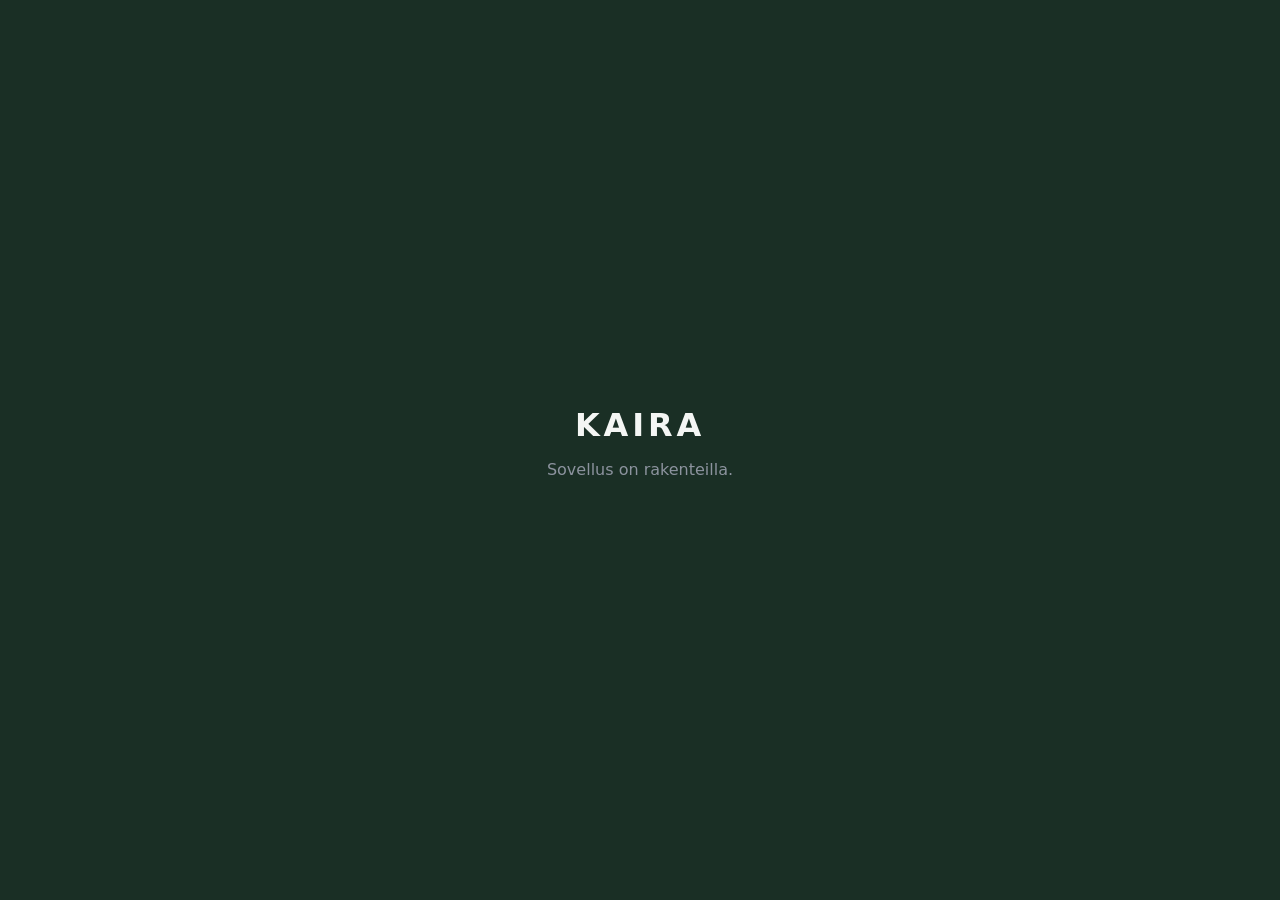
==== docs/index.html @ e3f20b2e "Aloitusversio Cloudflare Pagesia varten Co-Authored-By: Claude Opus 5.5 <noreply@anthropic.com> Clau" ====
<!doctype html>
<html lang="fi">
<head>
  <meta charset="utf-8">
  <meta name="viewport" content="width=device-width, initial-scale=1">
  <meta http-equiv="Content-Security-Policy" content="default-src 'none'; style-src 'unsafe-inline'; base-uri 'none'; form-action 'none'">
  <title>Kaira</title>
  <style>html,body{margin:0;height:100%;background:#1A2F25;color:#F4F6F4;font-family:system-ui,sans-serif}main{display:grid;place-items:center;height:100%;text-align:center}h1{letter-spacing:.12em;margin:0}p{color:#8C939E}</style>
</head>
<body><main><div><h1>KAIRA</h1><p>Sovellus on rakenteilla.</p></div></main></body>
</html>
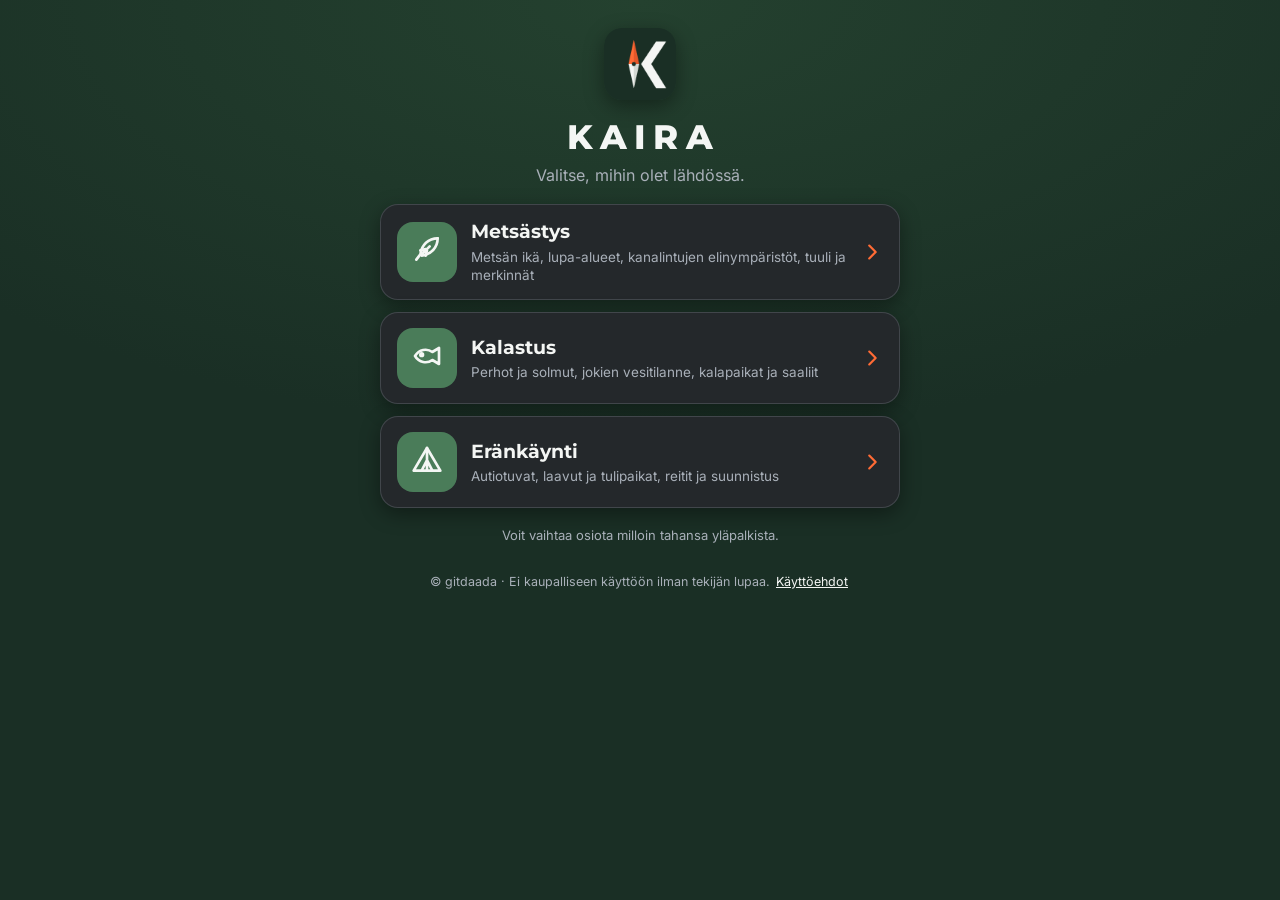
==== commit a6ab6195: "Kaira 0.1: Metsäkartta ja Joki-opas yhdeksi sovellukseksi Osiot metsästys, kalastus ja eränkäynti yh" ====
--- a/docs/index.html
+++ b/docs/index.html
@@ -2,10 +2,124 @@
 <html lang="fi">
 <head>
   <meta charset="utf-8">
-  <meta name="viewport" content="width=device-width, initial-scale=1">
-  <meta http-equiv="Content-Security-Policy" content="default-src 'none'; style-src 'unsafe-inline'; base-uri 'none'; form-action 'none'">
+  <meta name="viewport" content="width=device-width, initial-scale=1, viewport-fit=cover">
+  <meta http-equiv="Content-Security-Policy" content="default-src 'self'; script-src 'self'; style-src 'self'; img-src 'self' data: blob: https://avoin-karttakuva.maanmittauslaitos.fi https://tile.openstreetmap.org; connect-src 'self' https://avoin-karttakuva.maanmittauslaitos.fi https://opendata.fmi.fi https://api.open-meteo.com https://api.met.no; font-src 'self'; worker-src 'self'; manifest-src 'self'; media-src 'none'; object-src 'none'; frame-src 'none'; base-uri 'none'; form-action 'none'">
+  <meta name="referrer" content="strict-origin-when-cross-origin">
   <title>Kaira</title>
-  <style>html,body{margin:0;height:100%;background:#1A2F25;color:#F4F6F4;font-family:system-ui,sans-serif}main{display:grid;place-items:center;height:100%;text-align:center}h1{letter-spacing:.12em;margin:0}p{color:#8C939E}</style>
+  <meta name="description" content="Offline-kartta metsästykseen, kalastukseen ja eränkäyntiin">
+  <meta name="theme-color" content="#1A2F25">
+  <meta name="mobile-web-app-capable" content="yes">
+  <meta name="apple-mobile-web-app-capable" content="yes">
+  <meta name="apple-mobile-web-app-status-bar-style" content="black-translucent">
+  <meta name="apple-mobile-web-app-title" content="Kaira">
+  <link rel="manifest" href="manifest.webmanifest">
+  <link rel="icon" href="icons/favicon-32.png">
+  <link rel="apple-touch-icon" href="icons/apple-touch-icon.png">
+  <link rel="preload" href="fonts/inter.woff2" as="font" type="font/woff2" crossorigin>
+  <link rel="stylesheet" href="vendor/leaflet/leaflet.css">
+  <link rel="stylesheet" href="css/kaira.css">
 </head>
-<body><main><div><h1>KAIRA</h1><p>Sovellus on rakenteilla.</p></div></main></body>
+<body>
+  <div id="map" aria-label="Kartta"><div id="mapView"></div></div>
+
+  <header class="topbar">
+    <button id="sectionBtn" class="section-btn" type="button" aria-haspopup="dialog" aria-label="Vaihda osiota">
+      <span id="sectionIcon" class="section-icon" aria-hidden="true"></span>
+      <span class="section-txt"><span class="section-label">Osio</span><span id="sectionName" class="section-name">Kaira</span></span>
+      <svg class="chev" viewBox="0 0 24 24" aria-hidden="true"><path d="M7 10l5 5 5-5" fill="none" stroke="currentColor" stroke-width="2.4" stroke-linecap="round" stroke-linejoin="round"/></svg>
+    </button>
+    <div class="topbar-chips">
+      <span id="netChip" class="chip chip-warn" hidden>Offline</span>
+      <span id="gpsChip" class="chip" hidden></span>
+    </div>
+    <button id="sosBtn" class="sos-btn" type="button" aria-label="Hätäkoordinaatit">
+      <span>SOS</span>
+    </button>
+  </header>
+
+  <button id="wxCard" class="wx-card" type="button" aria-label="Sää ja ennuste" aria-haspopup="dialog"></button>
+  <section id="targetCard" class="target-card" hidden aria-live="polite"></section>
+
+  <nav class="fabs" aria-label="Karttatyökalut">
+    <button id="compassBtn" class="fab fab-compass" type="button" aria-label="Käännä kartta katsomasuuntaan">
+      <svg viewBox="0 0 24 24" aria-hidden="true"><path d="M12 2.5l4 9.5h-8z" fill="#FF6B35"/><path d="M12 21.5l-4-9.5h8z" fill="currentColor" opacity="0.85"/></svg>
+    </button>
+    <button id="locateBtn" class="fab fab-locate" type="button" aria-label="Oma sijainti" aria-pressed="false">
+      <svg viewBox="0 0 24 24" aria-hidden="true"><circle cx="12" cy="12" r="4" fill="currentColor"/><circle cx="12" cy="12" r="8" fill="none" stroke="currentColor" stroke-width="2"/><path d="M12 1v3M12 20v3M1 12h3M20 12h3" stroke="currentColor" stroke-width="2" stroke-linecap="round"/></svg>
+    </button>
+    <div class="fab-pair">
+      <button id="zoomInBtn" class="fab fab-sq" type="button" aria-label="Lähennä"><svg viewBox="0 0 24 24" aria-hidden="true"><path d="M12 5v14M5 12h14" stroke="currentColor" stroke-width="2.4" stroke-linecap="round"/></svg></button>
+      <button id="zoomOutBtn" class="fab fab-sq" type="button" aria-label="Loitonna"><svg viewBox="0 0 24 24" aria-hidden="true"><path d="M5 12h14" stroke="currentColor" stroke-width="2.4" stroke-linecap="round"/></svg></button>
+    </div>
+  </nav>
+
+  <section id="rainBar" class="rain-bar" hidden aria-label="Sadetutka">
+    <div class="rain-top">
+      <button id="rainPlay" class="rain-btn" type="button" aria-label="Toista sadetutka"></button>
+      <input id="rainSlider" type="range" min="0" max="0" step="1" value="0" aria-label="Ennusteaika">
+      <button id="rainNow" class="rain-now" type="button">Nyt</button>
+      <button id="rainHide" class="rain-btn" type="button" aria-label="Sulje sadetutka">
+        <svg viewBox="0 0 24 24" aria-hidden="true"><path d="M6 6l12 12M18 6L6 18" stroke="currentColor" stroke-width="2.4" stroke-linecap="round"/></svg>
+      </button>
+    </div>
+    <div class="rain-info"><b id="rainTime">Sade</b> <span id="rainHere"></span></div>
+  </section>
+
+  <section id="measureBar" class="tool-bar" hidden aria-live="polite">
+    <div id="measureText" class="tool-text">Napauta karttaa lisätäksesi pisteitä.</div>
+    <div class="btn-row">
+      <button id="measureUndo" type="button" class="btn">Peru</button>
+      <button id="measureClear" type="button" class="btn">Tyhjennä</button>
+      <button id="measureDone" type="button" class="btn btn-primary">Valmis</button>
+    </div>
+  </section>
+
+  <section id="infoCard" class="info-card" hidden aria-live="polite"></section>
+
+  <nav id="bottomNav" class="bottom-nav" aria-label="Päävalikko">
+    <button id="navLayers" class="nav-btn" type="button" aria-haspopup="dialog"><span class="nav-ico" aria-hidden="true"></span><span class="nav-lbl">Tasot</span></button>
+    <button id="navTools" class="nav-btn" type="button" aria-haspopup="dialog"><span class="nav-ico" aria-hidden="true"></span><span class="nav-lbl">Työkalut</span></button>
+    <button id="navMain" class="nav-btn nav-main" type="button" aria-haspopup="dialog"><span class="nav-ico" aria-hidden="true"></span><span class="nav-lbl">Merkitse</span></button>
+    <button id="navInfo" class="nav-btn" type="button" aria-haspopup="dialog"><span class="nav-ico" aria-hidden="true"></span><span class="nav-lbl">Tieto</span></button>
+    <button id="navMenu" class="nav-btn" type="button" aria-haspopup="dialog"><span class="nav-ico" aria-hidden="true"></span><span class="nav-lbl">Valikko</span></button>
+  </nav>
+
+  <div id="backdrop" class="backdrop" hidden></div>
+  <section id="sheet" class="sheet" role="dialog" aria-modal="true" aria-labelledby="sheetTitle" hidden>
+    <div class="sheet-grip" aria-hidden="true"></div>
+    <div class="sheet-head">
+      <h2 id="sheetTitle"></h2>
+      <button id="sheetClose" class="icon-btn" type="button" aria-label="Sulje">
+        <svg viewBox="0 0 24 24" aria-hidden="true"><path d="M6 6l12 12M18 6L6 18" stroke="currentColor" stroke-width="2.4" stroke-linecap="round"/></svg>
+      </button>
+    </div>
+    <div id="sheetBody" class="sheet-body"></div>
+  </section>
+
+  <section id="start" class="start" hidden aria-labelledby="startTitle">
+    <div class="start-inner">
+      <img class="start-logo" src="icons/icon-192.png" alt="" width="72" height="72">
+      <h1 id="startTitle" class="start-title">KAIRA</h1>
+      <p class="start-sub">Valitse, mihin olet lähdössä.</p>
+      <div id="startCards" class="start-cards"></div>
+      <p class="start-foot">Voit vaihtaa osiota milloin tahansa yläpalkista.</p>
+    </div>
+  </section>
+
+  <div id="toast" class="toast" role="status" hidden></div>
+
+  <script src="vendor/leaflet/leaflet.js"></script>
+  <script src="js/rotate.js"></script>
+  <script src="js/core.js"></script>
+  <script src="js/jcore.js"></script>
+  <script src="js/solmut.js"></script>
+  <script src="js/kaira.js"></script>
+  <script src="js/weather.js"></script>
+  <script src="js/tools.js"></script>
+  <script src="js/hunt.js"></script>
+  <script src="js/fish.js"></script>
+  <script src="js/wild.js"></script>
+  <script src="js/help.js"></script>
+  <script src="js/main.js"></script>
+</body>
 </html>
--- a/docs/vendor/leaflet/leaflet.css
+++ b/docs/vendor/leaflet/leaflet.css
@@ -0,0 +1,661 @@
+/* required styles */
+
+.leaflet-pane,
+.leaflet-tile,
+.leaflet-marker-icon,
+.leaflet-marker-shadow,
+.leaflet-tile-container,
+.leaflet-pane > svg,
+.leaflet-pane > canvas,
+.leaflet-zoom-box,
+.leaflet-image-layer,
+.leaflet-layer {
+	position: absolute;
+	left: 0;
+	top: 0;
+	}
+.leaflet-container {
+	overflow: hidden;
+	}
+.leaflet-tile,
+.leaflet-marker-icon,
+.leaflet-marker-shadow {
+	-webkit-user-select: none;
+	   -moz-user-select: none;
+	        user-select: none;
+	  -webkit-user-drag: none;
+	}
+/* Prevents IE11 from highlighting tiles in blue */
+.leaflet-tile::selection {
+	background: transparent;
+}
+/* Safari renders non-retina tile on retina better with this, but Chrome is worse */
+.leaflet-safari .leaflet-tile {
+	image-rendering: -webkit-optimize-contrast;
+	}
+/* hack that prevents hw layers "stretching" when loading new tiles */
+.leaflet-safari .leaflet-tile-container {
+	width: 1600px;
+	height: 1600px;
+	-webkit-transform-origin: 0 0;
+	}
+.leaflet-marker-icon,
+.leaflet-marker-shadow {
+	display: block;
+	}
+/* .leaflet-container svg: reset svg max-width decleration shipped in Joomla! (joomla.org) 3.x */
+/* .leaflet-container img: map is broken in FF if you have max-width: 100% on tiles */
+.leaflet-container .leaflet-overlay-pane svg {
+	max-width: none !important;
+	max-height: none !important;
+	}
+.leaflet-container .leaflet-marker-pane img,
+.leaflet-container .leaflet-shadow-pane img,
+.leaflet-container .leaflet-tile-pane img,
+.leaflet-container img.leaflet-image-layer,
+.leaflet-container .leaflet-tile {
+	max-width: none !important;
+	max-height: none !important;
+	width: auto;
+	padding: 0;
+	}
+
+.leaflet-container img.leaflet-tile {
+	/* See: https://bugs.chromium.org/p/chromium/issues/detail?id=600120 */
+	mix-blend-mode: plus-lighter;
+}
+
+.leaflet-container.leaflet-touch-zoom {
+	-ms-touch-action: pan-x pan-y;
+	touch-action: pan-x pan-y;
+	}
+.leaflet-container.leaflet-touch-drag {
+	-ms-touch-action: pinch-zoom;
+	/* Fallback for FF which doesn't support pinch-zoom */
+	touch-action: none;
+	touch-action: pinch-zoom;
+}
+.leaflet-container.leaflet-touch-drag.leaflet-touch-zoom {
+	-ms-touch-action: none;
+	touch-action: none;
+}
+.leaflet-container {
+	-webkit-tap-highlight-color: transparent;
+}
+.leaflet-container a {
+	-webkit-tap-highlight-color: rgba(51, 181, 229, 0.4);
+}
+.leaflet-tile {
+	filter: inherit;
+	visibility: hidden;
+	}
+.leaflet-tile-loaded {
+	visibility: inherit;
+	}
+.leaflet-zoom-box {
+	width: 0;
+	height: 0;
+	-moz-box-sizing: border-box;
+	     box-sizing: border-box;
+	z-index: 800;
+	}
+/* workaround for https://bugzilla.mozilla.org/show_bug.cgi?id=888319 */
+.leaflet-overlay-pane svg {
+	-moz-user-select: none;
+	}
+
+.leaflet-pane         { z-index: 400; }
+
+.leaflet-tile-pane    { z-index: 200; }
+.leaflet-overlay-pane { z-index: 400; }
+.leaflet-shadow-pane  { z-index: 500; }
+.leaflet-marker-pane  { z-index: 600; }
+.leaflet-tooltip-pane   { z-index: 650; }
+.leaflet-popup-pane   { z-index: 700; }
+
+.leaflet-map-pane canvas { z-index: 100; }
+.leaflet-map-pane svg    { z-index: 200; }
+
+.leaflet-vml-shape {
+	width: 1px;
+	height: 1px;
+	}
+.lvml {
+	behavior: url(#default#VML);
+	display: inline-block;
+	position: absolute;
+	}
+
+
+/* control positioning */
+
+.leaflet-control {
+	position: relative;
+	z-index: 800;
+	pointer-events: visiblePainted; /* IE 9-10 doesn't have auto */
+	pointer-events: auto;
+	}
+.leaflet-top,
+.leaflet-bottom {
+	position: absolute;
+	z-index: 1000;
+	pointer-events: none;
+	}
+.leaflet-top {
+	top: 0;
+	}
+.leaflet-right {
+	right: 0;
+	}
+.leaflet-bottom {
+	bottom: 0;
+	}
+.leaflet-left {
+	left: 0;
+	}
+.leaflet-control {
+	float: left;
+	clear: both;
+	}
+.leaflet-right .leaflet-control {
+	float: right;
+	}
+.leaflet-top .leaflet-control {
+	margin-top: 10px;
+	}
+.leaflet-bottom .leaflet-control {
+	margin-bottom: 10px;
+	}
+.leaflet-left .leaflet-control {
+	margin-left: 10px;
+	}
+.leaflet-right .leaflet-control {
+	margin-right: 10px;
+	}
+
+
+/* zoom and fade animations */
+
+.leaflet-fade-anim .leaflet-popup {
+	opacity: 0;
+	-webkit-transition: opacity 0.2s linear;
+	   -moz-transition: opacity 0.2s linear;
+	        transition: opacity 0.2s linear;
+	}
+.leaflet-fade-anim .leaflet-map-pane .leaflet-popup {
+	opacity: 1;
+	}
+.leaflet-zoom-animated {
+	-webkit-transform-origin: 0 0;
+	    -ms-transform-origin: 0 0;
+	        transform-origin: 0 0;
+	}
+svg.leaflet-zoom-animated {
+	will-change: transform;
+}
+
+.leaflet-zoom-anim .leaflet-zoom-animated {
+	-webkit-transition: -webkit-transform 0.25s cubic-bezier(0,0,0.25,1);
+	   -moz-transition:    -moz-transform 0.25s cubic-bezier(0,0,0.25,1);
+	        transition:         transform 0.25s cubic-bezier(0,0,0.25,1);
+	}
+.leaflet-zoom-anim .leaflet-tile,
+.leaflet-pan-anim .leaflet-tile {
+	-webkit-transition: none;
+	   -moz-transition: none;
+	        transition: none;
+	}
+
+.leaflet-zoom-anim .leaflet-zoom-hide {
+	visibility: hidden;
+	}
+
+
+/* cursors */
+
+.leaflet-interactive {
+	cursor: pointer;
+	}
+.leaflet-grab {
+	cursor: -webkit-grab;
+	cursor:    -moz-grab;
+	cursor:         grab;
+	}
+.leaflet-crosshair,
+.leaflet-crosshair .leaflet-interactive {
+	cursor: crosshair;
+	}
+.leaflet-popup-pane,
+.leaflet-control {
+	cursor: auto;
+	}
+.leaflet-dragging .leaflet-grab,
+.leaflet-dragging .leaflet-grab .leaflet-interactive,
+.leaflet-dragging .leaflet-marker-draggable {
+	cursor: move;
+	cursor: -webkit-grabbing;
+	cursor:    -moz-grabbing;
+	cursor:         grabbing;
+	}
+
+/* marker & overlays interactivity */
+.leaflet-marker-icon,
+.leaflet-marker-shadow,
+.leaflet-image-layer,
+.leaflet-pane > svg path,
+.leaflet-tile-container {
+	pointer-events: none;
+	}
+
+.leaflet-marker-icon.leaflet-interactive,
+.leaflet-image-layer.leaflet-interactive,
+.leaflet-pane > svg path.leaflet-interactive,
+svg.leaflet-image-layer.leaflet-interactive path {
+	pointer-events: visiblePainted; /* IE 9-10 doesn't have auto */
+	pointer-events: auto;
+	}
+
+/* visual tweaks */
+
+.leaflet-container {
+	background: #ddd;
+	outline-offset: 1px;
+	}
+.leaflet-container a {
+	color: #0078A8;
+	}
+.leaflet-zoom-box {
+	border: 2px dotted #38f;
+	background: rgba(255,255,255,0.5);
+	}
+
+
+/* general typography */
+.leaflet-container {
+	font-family: "Helvetica Neue", Arial, Helvetica, sans-serif;
+	font-size: 12px;
+	font-size: 0.75rem;
+	line-height: 1.5;
+	}
+
+
+/* general toolbar styles */
+
+.leaflet-bar {
+	box-shadow: 0 1px 5px rgba(0,0,0,0.65);
+	border-radius: 4px;
+	}
+.leaflet-bar a {
+	background-color: #fff;
+	border-bottom: 1px solid #ccc;
+	width: 26px;
+	height: 26px;
+	line-height: 26px;
+	display: block;
+	text-align: center;
+	text-decoration: none;
+	color: black;
+	}
+.leaflet-bar a,
+.leaflet-control-layers-toggle {
+	background-position: 50% 50%;
+	background-repeat: no-repeat;
+	display: block;
+	}
+.leaflet-bar a:hover,
+.leaflet-bar a:focus {
+	background-color: #f4f4f4;
+	}
+.leaflet-bar a:first-child {
+	border-top-left-radius: 4px;
+	border-top-right-radius: 4px;
+	}
+.leaflet-bar a:last-child {
+	border-bottom-left-radius: 4px;
+	border-bottom-right-radius: 4px;
+	border-bottom: none;
+	}
+.leaflet-bar a.leaflet-disabled {
+	cursor: default;
+	background-color: #f4f4f4;
+	color: #bbb;
+	}
+
+.leaflet-touch .leaflet-bar a {
+	width: 30px;
+	height: 30px;
+	line-height: 30px;
+	}
+.leaflet-touch .leaflet-bar a:first-child {
+	border-top-left-radius: 2px;
+	border-top-right-radius: 2px;
+	}
+.leaflet-touch .leaflet-bar a:last-child {
+	border-bottom-left-radius: 2px;
+	border-bottom-right-radius: 2px;
+	}
+
+/* zoom control */
+
+.leaflet-control-zoom-in,
+.leaflet-control-zoom-out {
+	font: bold 18px 'Lucida Console', Monaco, monospace;
+	text-indent: 1px;
+	}
+
+.leaflet-touch .leaflet-control-zoom-in, .leaflet-touch .leaflet-control-zoom-out  {
+	font-size: 22px;
+	}
+
+
+/* layers control */
+
+.leaflet-control-layers {
+	box-shadow: 0 1px 5px rgba(0,0,0,0.4);
+	background: #fff;
+	border-radius: 5px;
+	}
+.leaflet-control-layers-toggle {
+	background-image: url(images/layers.png);
+	width: 36px;
+	height: 36px;
+	}
+.leaflet-retina .leaflet-control-layers-toggle {
+	background-image: url(images/layers-2x.png);
+	background-size: 26px 26px;
+	}
+.leaflet-touch .leaflet-control-layers-toggle {
+	width: 44px;
+	height: 44px;
+	}
+.leaflet-control-layers .leaflet-control-layers-list,
+.leaflet-control-layers-expanded .leaflet-control-layers-toggle {
+	display: none;
+	}
+.leaflet-control-layers-expanded .leaflet-control-layers-list {
+	display: block;
+	position: relative;
+	}
+.leaflet-control-layers-expanded {
+	padding: 6px 10px 6px 6px;
+	color: #333;
+	background: #fff;
+	}
+.leaflet-control-layers-scrollbar {
+	overflow-y: scroll;
+	overflow-x: hidden;
+	padding-right: 5px;
+	}
+.leaflet-control-layers-selector {
+	margin-top: 2px;
+	position: relative;
+	top: 1px;
+	}
+.leaflet-control-layers label {
+	display: block;
+	font-size: 13px;
+	font-size: 1.08333em;
+	}
+.leaflet-control-layers-separator {
+	height: 0;
+	border-top: 1px solid #ddd;
+	margin: 5px -10px 5px -6px;
+	}
+
+/* Default icon URLs */
+.leaflet-default-icon-path { /* used only in path-guessing heuristic, see L.Icon.Default */
+	background-image: url(images/marker-icon.png);
+	}
+
+
+/* attribution and scale controls */
+
+.leaflet-container .leaflet-control-attribution {
+	background: #fff;
+	background: rgba(255, 255, 255, 0.8);
+	margin: 0;
+	}
+.leaflet-control-attribution,
+.leaflet-control-scale-line {
+	padding: 0 5px;
+	color: #333;
+	line-height: 1.4;
+	}
+.leaflet-control-attribution a {
+	text-decoration: none;
+	}
+.leaflet-control-attribution a:hover,
+.leaflet-control-attribution a:focus {
+	text-decoration: underline;
+	}
+.leaflet-attribution-flag {
+	display: inline !important;
+	vertical-align: baseline !important;
+	width: 1em;
+	height: 0.6669em;
+	}
+.leaflet-left .leaflet-control-scale {
+	margin-left: 5px;
+	}
+.leaflet-bottom .leaflet-control-scale {
+	margin-bottom: 5px;
+	}
+.leaflet-control-scale-line {
+	border: 2px solid #777;
+	border-top: none;
+	line-height: 1.1;
+	padding: 2px 5px 1px;
+	white-space: nowrap;
+	-moz-box-sizing: border-box;
+	     box-sizing: border-box;
+	background: rgba(255, 255, 255, 0.8);
+	text-shadow: 1px 1px #fff;
+	}
+.leaflet-control-scale-line:not(:first-child) {
+	border-top: 2px solid #777;
+	border-bottom: none;
+	margin-top: -2px;
+	}
+.leaflet-control-scale-line:not(:first-child):not(:last-child) {
+	border-bottom: 2px solid #777;
+	}
+
+.leaflet-touch .leaflet-control-attribution,
+.leaflet-touch .leaflet-control-layers,
+.leaflet-touch .leaflet-bar {
+	box-shadow: none;
+	}
+.leaflet-touch .leaflet-control-layers,
+.leaflet-touch .leaflet-bar {
+	border: 2px solid rgba(0,0,0,0.2);
+	background-clip: padding-box;
+	}
+
+
+/* popup */
+
+.leaflet-popup {
+	position: absolute;
+	text-align: center;
+	margin-bottom: 20px;
+	}
+.leaflet-popup-content-wrapper {
+	padding: 1px;
+	text-align: left;
+	border-radius: 12px;
+	}
+.leaflet-popup-content {
+	margin: 13px 24px 13px 20px;
+	line-height: 1.3;
+	font-size: 13px;
+	font-size: 1.08333em;
+	min-height: 1px;
+	}
+.leaflet-popup-content p {
+	margin: 17px 0;
+	margin: 1.3em 0;
+	}
+.leaflet-popup-tip-container {
+	width: 40px;
+	height: 20px;
+	position: absolute;
+	left: 50%;
+	margin-top: -1px;
+	margin-left: -20px;
+	overflow: hidden;
+	pointer-events: none;
+	}
+.leaflet-popup-tip {
+	width: 17px;
+	height: 17px;
+	padding: 1px;
+
+	margin: -10px auto 0;
+	pointer-events: auto;
+
+	-webkit-transform: rotate(45deg);
+	   -moz-transform: rotate(45deg);
+	    -ms-transform: rotate(45deg);
+	        transform: rotate(45deg);
+	}
+.leaflet-popup-content-wrapper,
+.leaflet-popup-tip {
+	background: white;
+	color: #333;
+	box-shadow: 0 3px 14px rgba(0,0,0,0.4);
+	}
+.leaflet-container a.leaflet-popup-close-button {
+	position: absolute;
+	top: 0;
+	right: 0;
+	border: none;
+	text-align: center;
+	width: 24px;
+	height: 24px;
+	font: 16px/24px Tahoma, Verdana, sans-serif;
+	color: #757575;
+	text-decoration: none;
+	background: transparent;
+	}
+.leaflet-container a.leaflet-popup-close-button:hover,
+.leaflet-container a.leaflet-popup-close-button:focus {
+	color: #585858;
+	}
+.leaflet-popup-scrolled {
+	overflow: auto;
+	}
+
+.leaflet-oldie .leaflet-popup-content-wrapper {
+	-ms-zoom: 1;
+	}
+.leaflet-oldie .leaflet-popup-tip {
+	width: 24px;
+	margin: 0 auto;
+
+	-ms-filter: "progid:DXImageTransform.Microsoft.Matrix(M11=0.70710678, M12=0.70710678, M21=-0.70710678, M22=0.70710678)";
+	filter: progid:DXImageTransform.Microsoft.Matrix(M11=0.70710678, M12=0.70710678, M21=-0.70710678, M22=0.70710678);
+	}
+
+.leaflet-oldie .leaflet-control-zoom,
+.leaflet-oldie .leaflet-control-layers,
+.leaflet-oldie .leaflet-popup-content-wrapper,
+.leaflet-oldie .leaflet-popup-tip {
+	border: 1px solid #999;
+	}
+
+
+/* div icon */
+
+.leaflet-div-icon {
+	background: #fff;
+	border: 1px solid #666;
+	}
+
+
+/* Tooltip */
+/* Base styles for the element that has a tooltip */
+.leaflet-tooltip {
+	position: absolute;
+	padding: 6px;
+	background-color: #fff;
+	border: 1px solid #fff;
+	border-radius: 3px;
+	color: #222;
+	white-space: nowrap;
+	-webkit-user-select: none;
+	-moz-user-select: none;
+	-ms-user-select: none;
+	user-select: none;
+	pointer-events: none;
+	box-shadow: 0 1px 3px rgba(0,0,0,0.4);
+	}
+.leaflet-tooltip.leaflet-interactive {
+	cursor: pointer;
+	pointer-events: auto;
+	}
+.leaflet-tooltip-top:before,
+.leaflet-tooltip-bottom:before,
+.leaflet-tooltip-left:before,
+.leaflet-tooltip-right:before {
+	position: absolute;
+	pointer-events: none;
+	border: 6px solid transparent;
+	background: transparent;
+	content: "";
+	}
+
+/* Directions */
+
+.leaflet-tooltip-bottom {
+	margin-top: 6px;
+}
+.leaflet-tooltip-top {
+	margin-top: -6px;
+}
+.leaflet-tooltip-bottom:before,
+.leaflet-tooltip-top:before {
+	left: 50%;
+	margin-left: -6px;
+	}
+.leaflet-tooltip-top:before {
+	bottom: 0;
+	margin-bottom: -12px;
+	border-top-color: #fff;
+	}
+.leaflet-tooltip-bottom:before {
+	top: 0;
+	margin-top: -12px;
+	margin-left: -6px;
+	border-bottom-color: #fff;
+	}
+.leaflet-tooltip-left {
+	margin-left: -6px;
+}
+.leaflet-tooltip-right {
+	margin-left: 6px;
+}
+.leaflet-tooltip-left:before,
+.leaflet-tooltip-right:before {
+	top: 50%;
+	margin-top: -6px;
+	}
+.leaflet-tooltip-left:before {
+	right: 0;
+	margin-right: -12px;
+	border-left-color: #fff;
+	}
+.leaflet-tooltip-right:before {
+	left: 0;
+	margin-left: -12px;
+	border-right-color: #fff;
+	}
+
+/* Printing */
+
+@media print {
+	/* Prevent printers from removing background-images of controls. */
+	.leaflet-control {
+		-webkit-print-color-adjust: exact;
+		print-color-adjust: exact;
+		}
+	}
--- a/docs/css/kaira.css
+++ b/docs/css/kaira.css
@@ -0,0 +1,491 @@
+/* Kaira – Nordic Tactical. Tumma käyttöliittymä, korkea kontrasti, kosketuspinnat vähintään 48 px. */
+
+@font-face {
+  font-family: "Inter"; font-style: normal; font-weight: 100 900; font-display: swap;
+  src: url("../fonts/inter.woff2") format("woff2");
+}
+@font-face {
+  font-family: "Montserrat"; font-style: normal; font-weight: 100 900; font-display: swap;
+  src: url("../fonts/montserrat.woff2") format("woff2");
+}
+
+:root {
+  /* Design-tokenit */
+  --color-bg-primary: #1A2F25;       /* Pohjoinen Havu */
+  --color-surface: #24282B;          /* Kelo */
+  --color-accent-primary: #FF6B35;   /* Kaira-Oranssi */
+  --color-accent-secondary: #4A7C59; /* Suosammal */
+  --color-text-primary: #F4F6F4;     /* Tunturi */
+  --color-text-secondary: #8C939E;   /* Kallio */
+
+  /* Johdetut sävyt */
+  --surface-2: #2E3337;
+  --surface-3: #3A4045;
+  --line: rgba(140, 147, 158, 0.28);
+  --accent-ink: #1E0B02;
+  --ok: #7BC891;
+  --warn: #FFC94A;
+  --danger: #FF6B5B;
+  --muted-on-dark: #A9B0B9;           /* Kallio vaalennettuna pieniin teksteihin (kontrasti ≥ 4,5) */
+
+  --font-head: "Montserrat", "DIN Next", system-ui, sans-serif;
+  --font-ui: "Inter", system-ui, -apple-system, "SF Pro Text", Roboto, "Segoe UI", sans-serif;
+
+  --radius: 14px;
+  --touch: 48px;
+  --nav-h: 68px;
+  --safe-t: env(safe-area-inset-top, 0px);
+  --safe-b: env(safe-area-inset-bottom, 0px);
+  --safe-l: env(safe-area-inset-left, 0px);
+  --safe-r: env(safe-area-inset-right, 0px);
+  --shadow: 0 6px 20px rgba(0, 0, 0, 0.38);
+  color-scheme: dark;
+}
+
+* { box-sizing: border-box; }
+html, body { height: 100%; margin: 0; }
+body {
+  background: var(--color-bg-primary);
+  color: var(--color-text-primary);
+  font: 16px/1.4 var(--font-ui);
+  -webkit-tap-highlight-color: transparent;
+  -webkit-text-size-adjust: 100%;
+  overscroll-behavior: none;
+}
+button, input, select, textarea { font: inherit; color: inherit; }
+button { cursor: pointer; }
+[hidden] { display: none !important; }
+h1, h2, h3 { font-family: var(--font-head); }
+.num { font-variant-numeric: tabular-nums; }
+
+/* --- Kartta --- */
+#map { position: fixed; inset: 0; overflow: hidden; background: #c9d3c6; }
+#mapView { position: absolute; inset: 0; z-index: 0; background: #c9d3c6; }
+.mk-map-ui { position: absolute; inset: 0; z-index: 1; pointer-events: none; background: transparent !important; }
+.mk-rot .obs-pin, .mk-rot .kohde-pin, .mk-rot .dist-label span { transform: rotate(var(--mk-unrot, 0deg)); }
+.leaflet-container { font: inherit; }
+.leaflet-bottom { bottom: max(calc(var(--nav-h) + var(--safe-b)), var(--stack-lift, 0px)); }
+.leaflet-control-attribution {
+  font-size: 10px; background: rgba(36, 40, 43, 0.72) !important; color: #d9dde2;
+}
+.leaflet-control-attribution a { color: #fff; }
+.leaflet-control-scale { margin-left: calc(12px + var(--safe-l)) !important; margin-bottom: 8px !important; }
+.leaflet-control-scale-line { background: rgba(255, 255, 255, 0.85); border-color: #111; color: #111; font-size: 11px; font-weight: 600; }
+.map-dim .leaflet-tile-pane { filter: brightness(0.62) contrast(1.05); }
+.forest-tile { image-rendering: pixelated; image-rendering: crisp-edges; }
+.wind-canvas { position: absolute; left: 0; top: 0; pointer-events: none; }
+
+/* --- Yläpalkki --- */
+.topbar {
+  position: fixed; z-index: 900;
+  top: calc(10px + var(--safe-t)); left: calc(10px + var(--safe-l)); right: calc(10px + var(--safe-r));
+  display: flex; align-items: center; gap: 8px; pointer-events: none;
+}
+.topbar > * { pointer-events: auto; }
+.section-btn {
+  display: flex; align-items: center; gap: 10px; min-height: 52px; max-width: min(66vw, 380px);
+  padding: 6px 12px 6px 8px; background: var(--color-bg-primary); border: 1px solid var(--line);
+  border-radius: 999px; box-shadow: var(--shadow); text-align: left;
+}
+.section-icon { width: 38px; height: 38px; border-radius: 50%; display: grid; place-items: center; background: var(--color-accent-secondary); flex: none; }
+.section-icon svg { width: 22px; height: 22px; }
+.section-txt { display: grid; min-width: 0; }
+.section-label { font-size: 10.5px; letter-spacing: 0.1em; text-transform: uppercase; color: var(--muted-on-dark); font-weight: 600; }
+.section-name { font-family: var(--font-head); font-weight: 700; font-size: 17px; white-space: nowrap; overflow: hidden; text-overflow: ellipsis; }
+.chev { width: 20px; height: 20px; color: var(--muted-on-dark); flex: none; }
+.topbar-chips { display: flex; flex-direction: column; gap: 4px; margin-right: auto; align-items: flex-start; }
+.chip {
+  display: inline-block; padding: 3px 9px; border-radius: 999px; font-size: 12px; font-weight: 700;
+  background: var(--color-surface); border: 1px solid var(--line); box-shadow: var(--shadow); white-space: nowrap;
+}
+.chip-warn { background: var(--warn); color: #241a00; border-color: transparent; }
+.chip-gps { color: var(--color-accent-primary); }
+.sos-btn {
+  width: 52px; height: 52px; flex: none; border-radius: 50%; display: grid; place-items: center;
+  background: var(--color-surface); border: 2px solid var(--color-accent-primary); color: var(--color-accent-primary);
+  font-family: var(--font-head); font-weight: 800; font-size: 13px; letter-spacing: 0.04em; box-shadow: var(--shadow);
+}
+
+/* --- Sääkortti ja suunnistuskortti --- */
+.wx-card, .target-card {
+  position: fixed; z-index: 880; top: calc(72px + var(--safe-t));
+  background: rgba(36, 40, 43, 0.96); border: 1px solid var(--line); border-radius: var(--radius);
+  box-shadow: var(--shadow); color: var(--color-text-primary);
+}
+.wx-card { left: calc(10px + var(--safe-l)); min-width: 150px; max-width: 200px; padding: 8px 12px 9px; text-align: left; display: grid; gap: 3px; }
+.wx-main { display: flex; align-items: center; gap: 10px; }
+.wx-temp { font-family: var(--font-head); font-weight: 700; font-size: 24px; line-height: 1; font-variant-numeric: tabular-nums; }
+.wx-wind { display: inline-flex; align-items: center; gap: 4px; font-weight: 700; font-size: 14px; font-variant-numeric: tabular-nums; }
+.wx-wind svg { width: 20px; height: 20px; color: var(--color-accent-primary); transition: transform 0.3s; }
+.wx-line { font-size: 12.5px; color: var(--muted-on-dark); display: flex; align-items: center; gap: 6px; white-space: nowrap; }
+.wx-line.wx-rain { color: #a5f3fc; }
+.wx-line svg { width: 14px; height: 14px; flex: none; }
+.wx-empty { font-size: 13px; color: var(--muted-on-dark); }
+.target-card { right: calc(10px + var(--safe-r)); width: 168px; padding: 8px 10px 10px; display: grid; gap: 2px; justify-items: center; text-align: center; }
+.target-name { font-weight: 700; font-size: 13px; max-width: 100%; overflow: hidden; text-overflow: ellipsis; white-space: nowrap; }
+.target-dist { font-family: var(--font-head); font-weight: 700; font-size: 20px; font-variant-numeric: tabular-nums; }
+.target-dir { font-size: 12.5px; color: var(--muted-on-dark); }
+.target-arrow { width: 46px; height: 46px; }
+.target-card .btn { min-height: 40px; padding: 6px 12px; font-size: 13px; }
+
+/* --- Oikean reunan painikkeet --- */
+.fabs {
+  position: fixed; z-index: 800; right: calc(12px + var(--safe-r));
+  bottom: max(calc(var(--nav-h) + 18px + var(--safe-b)), var(--fab-lift, 0px));
+  display: flex; flex-direction: column; gap: 10px; align-items: center;
+}
+.fab {
+  width: 56px; height: 56px; display: grid; place-items: center;
+  background: var(--color-surface); color: var(--color-text-primary); border: 1px solid var(--line); border-radius: 50%; box-shadow: var(--shadow);
+}
+.fab svg { width: 26px; height: 26px; }
+.fab[aria-pressed="true"] { color: var(--color-accent-primary); }
+.fab.follow { background: var(--color-accent-primary); color: var(--accent-ink); border-color: transparent; }
+.fab-compass svg { width: 28px; height: 28px; transition: transform 0.15s; }
+.fab-pair { display: flex; flex-direction: column; border-radius: 16px; overflow: hidden; box-shadow: var(--shadow); border: 1px solid var(--line); }
+.fab-sq { border-radius: 0; box-shadow: none; border: 0; width: 54px; height: 50px; }
+.fab-sq + .fab-sq { border-top: 1px solid var(--line); }
+
+/* --- Alapalkki --- */
+.bottom-nav {
+  position: fixed; z-index: 1255; left: 0; right: 0; bottom: 0;
+  height: calc(var(--nav-h) + var(--safe-b)); padding: 0 calc(6px + var(--safe-r)) var(--safe-b) calc(6px + var(--safe-l));
+  background: var(--color-bg-primary); border-top: 1px solid var(--line);
+  display: grid; grid-template-columns: repeat(5, 1fr); align-items: stretch;
+}
+.nav-btn {
+  min-width: var(--touch); min-height: var(--touch); border: 0; background: none; color: var(--muted-on-dark);
+  display: flex; flex-direction: column; align-items: center; justify-content: center; gap: 3px; padding: 6px 2px;
+  font-size: 11.5px; font-weight: 600; letter-spacing: 0.01em;
+}
+.nav-btn .nav-ico svg { width: 26px; height: 26px; display: block; }
+.nav-btn[aria-expanded="true"], .nav-btn.on { color: var(--color-text-primary); }
+.nav-lbl { white-space: nowrap; max-width: 100%; overflow: hidden; text-overflow: ellipsis; }
+.nav-main { color: var(--color-text-primary); }
+.nav-main .nav-ico {
+  width: 58px; height: 58px; margin-top: -26px; border-radius: 50%; display: grid; place-items: center;
+  background: var(--color-accent-primary); color: var(--accent-ink); box-shadow: 0 4px 14px rgba(255, 107, 53, 0.35), var(--shadow);
+  border: 3px solid var(--color-bg-primary);
+}
+.nav-main .nav-ico svg { width: 28px; height: 28px; }
+
+/* --- Työkalupalkki (mittaus) ja sadetutka --- */
+.tool-bar, .rain-bar {
+  position: fixed; left: calc(10px + var(--safe-l)); right: calc(80px + var(--safe-r));
+  bottom: calc(var(--nav-h) + 12px + var(--safe-b)); max-width: 520px;
+  background: rgba(36, 40, 43, 0.97); border: 1px solid var(--line); border-radius: var(--radius); box-shadow: var(--shadow);
+}
+.tool-bar { z-index: 850; padding: 10px 12px; }
+.tool-text { font-size: 14px; margin-bottom: 8px; }
+.rain-bar { z-index: 760; padding: 6px 8px 8px; }
+.rain-top { display: flex; align-items: center; gap: 6px; }
+.rain-btn {
+  width: 44px; height: 44px; flex: none; display: grid; place-items: center; border-radius: 50%;
+  background: var(--surface-2); border: 1px solid var(--line); color: var(--color-text-primary);
+}
+.rain-btn svg { width: 18px; height: 18px; }
+.rain-btn:disabled { opacity: 0.4; }
+.rain-now { flex: none; min-height: 40px; padding: 0 10px; border-radius: 10px; border: 1px solid var(--line); background: var(--surface-2); font-weight: 700; font-size: 13px; }
+#rainSlider { flex: 1; min-width: 60px; height: 40px; accent-color: #22d3ee; }
+.rain-info { font-size: 12.5px; line-height: 1.3; padding: 2px 4px 0; color: var(--muted-on-dark); }
+.rain-info b { color: #a5f3fc; }
+.rain-img { image-rendering: auto; }
+
+/* --- Tietokortti --- */
+.info-card {
+  position: fixed; z-index: 950; left: 50%; transform: translateX(-50%);
+  bottom: calc(var(--nav-h) + 12px + var(--safe-b)); width: min(560px, calc(100vw - 24px));
+  max-height: 55vh; overflow-y: auto;
+  background: var(--color-surface); border: 1px solid var(--line); border-radius: var(--radius); box-shadow: var(--shadow);
+  padding: 12px 14px;
+}
+.info-row { display: flex; align-items: center; gap: 10px; }
+.info-title { font-family: var(--font-head); font-weight: 700; font-size: 17px; }
+.info-detail { margin-top: 2px; }
+.info-extra { margin-top: 8px; display: grid; gap: 4px; font-size: 14px; }
+.info-meta { margin-top: 8px; font-size: 12.5px; color: var(--muted-on-dark); display: flex; flex-wrap: wrap; gap: 4px 12px; font-variant-numeric: tabular-nums; }
+.info-close { margin-left: auto; width: var(--touch); height: var(--touch); border: 0; background: none; color: var(--muted-on-dark); flex: none; display: grid; place-items: center; }
+.info-close svg { width: 22px; height: 22px; }
+.info-card .btn-row { margin-top: 10px; }
+.tag { display: inline-flex; align-items: center; gap: 6px; }
+.warn-text { color: var(--warn); }
+
+/* --- Merkit kartalla --- */
+.me-marker { position: relative; }
+.me-dot {
+  position: absolute; left: 50%; top: 50%; width: 20px; height: 20px; margin: -10px 0 0 -10px;
+  background: var(--color-accent-primary); border: 3px solid #fff; border-radius: 50%; box-shadow: 0 0 0 2px rgba(0, 0, 0, 0.45);
+}
+.me-arrow {
+  position: absolute; left: 50%; top: 50%; width: 0; height: 0; margin: -26px 0 0 -8px;
+  border-left: 8px solid transparent; border-right: 8px solid transparent; border-bottom: 14px solid var(--color-accent-primary);
+  transform-origin: 8px 26px; filter: drop-shadow(0 0 1px #000);
+}
+.tap-marker { width: 22px; height: 22px; margin: -11px 0 0 -11px; border-radius: 50%; border: 3px solid #fff; box-shadow: 0 0 0 2px #111, inset 0 0 0 2px #111; }
+.dist-label { background: none; border: 0; }
+.dist-label span { display: inline-block; background: rgba(255, 255, 255, 0.92); color: #10160f; border-radius: 6px; padding: 1px 5px; font-size: 12px; font-weight: 700; white-space: nowrap; }
+.obs-pin {
+  position: absolute; left: -15px; top: -15px; width: 30px; height: 30px; border-radius: 50%;
+  display: grid; place-items: center; font: 800 13px/1 var(--font-ui); color: #fff;
+  border: 2px solid #fff; box-shadow: 0 1px 4px rgba(0, 0, 0, 0.5);
+}
+.obs-pin-static { position: static; flex: none; }
+.obs-havainto { background: #0284c7; }
+.obs-seisonta { background: #d97706; }
+.obs-saalis { background: #dc2626; }
+.obs-kala { background: #0f766e; }
+.kohde-pin { position: absolute; left: -22px; top: -24px; width: 44px; height: 44px; display: grid; place-items: center; }
+.kohde-pin svg { display: block; width: 30px; height: 30px; filter: drop-shadow(0 1px 2px rgba(0, 0, 0, 0.6)); }
+.kohde-pin.small svg { width: 24px; height: 24px; }
+
+/* --- Selite (metsästys) --- */
+.legend {
+  background: rgba(36, 40, 43, 0.95); color: var(--color-text-primary); border: 1px solid var(--line); border-radius: var(--radius);
+  box-shadow: var(--shadow); margin-left: calc(12px + var(--safe-l)) !important; margin-bottom: 8px !important;
+  max-width: min(250px, calc(100vw - 100px));
+}
+.legend.legend-closed { background: none; border: 0; box-shadow: none; }
+.legend-fab { width: 52px; height: 52px; display: grid; place-items: center; border-radius: 50%; background: var(--color-surface); color: var(--color-text-primary); border: 1px solid var(--line); box-shadow: var(--shadow); }
+.legend-fab svg { width: 26px; height: 26px; }
+.legend-head { display: flex; align-items: center; justify-content: space-between; padding: 2px 2px 0 12px; font-weight: 700; font-size: 13px; font-family: var(--font-head); }
+.legend-close { width: var(--touch); height: var(--touch); display: grid; place-items: center; border: 0; background: none; color: var(--muted-on-dark); }
+.legend-close svg { width: 20px; height: 20px; }
+.legend-list { list-style: none; margin: 0; padding: 0 12px 10px; font-size: 12.5px; line-height: 1.25; display: grid; gap: 5px; }
+.legend-list li { display: flex; align-items: center; gap: 8px; }
+.legend-list small { display: block; color: var(--muted-on-dark); font-size: 11px; }
+.legend-stats { padding: 0 12px 10px; font-size: 11.5px; color: var(--muted-on-dark); line-height: 1.3; }
+.sw { width: 26px; height: 13px; border-radius: 3px; flex: none; border: 1px solid rgba(0, 0, 0, 0.35); display: inline-block; }
+.sw-line { height: 0; border: 0; border-top: 3px solid #111; border-radius: 0; box-shadow: 0 0 0 1.5px #fff; }
+.sw-dash { height: 0; border: 0; border-top: 3px dashed #ffd400; border-radius: 0; box-shadow: 0 0 0 1px #222; }
+.sw-cut { background: rgba(214, 40, 40, 0.3); border: 2.5px solid #d62828; box-shadow: 0 0 0 1px #fff; }
+.sw-cut-dash { height: 0; border: 0; border-top: 3px dashed #d62828; border-radius: 0; box-shadow: 0 0 0 1px #fff; }
+.sw-hab1 { background: rgba(255, 159, 26, 0.45); }
+.sw-hab2 { background: rgba(255, 128, 0, 0.85); }
+.sw-wind { border: 0; border-radius: 0; background: linear-gradient(90deg, rgba(196, 60, 255, 0.85), rgba(196, 60, 255, 0.2)); clip-path: polygon(0 50%, 100% 0, 100% 100%); }
+.sw-rain { background: linear-gradient(90deg, rgba(165, 243, 252, 0.85), #22d3ee, #fde047, #fb923c); }
+.sw-obs { display: flex; gap: 2px; border: 0; background: none; align-items: center; }
+.sw-obs i { width: 8px; height: 8px; border-radius: 50%; border: 1px solid #fff; }
+.sw-water { width: 26px; height: 6px; border-radius: 3px; border: 1px solid #fff; }
+
+/* --- Alapaneeli --- */
+.backdrop { position: fixed; inset: 0; z-index: 1240; background: rgba(0, 0, 0, 0.5); }
+.sheet {
+  /* Paneeli nousee alapalkin yläpuolelle: alapalkista voi vaihtaa suoraan toiseen paneeliin. */
+  position: fixed; z-index: 1250; left: 0; right: 0; bottom: calc(var(--nav-h) + var(--safe-b));
+  max-height: calc(100% - var(--nav-h) - var(--safe-b) - var(--safe-t) - 64px);
+  margin: 0 auto; width: min(640px, 100vw);
+  background: var(--color-surface); border-top-left-radius: 22px; border-top-right-radius: 22px;
+  border: 1px solid var(--line); border-bottom: 0; box-shadow: 0 -8px 30px rgba(0, 0, 0, 0.5);
+  display: flex; flex-direction: column;
+}
+body.start-open .backdrop { z-index: 1280; }
+body.start-open .sheet { z-index: 1290; bottom: 0; padding-bottom: var(--safe-b); max-height: 86vh; }
+.sheet-grip { width: 40px; height: 4px; border-radius: 2px; background: var(--surface-3); margin: 8px auto 0; flex: none; }
+.sheet-head { display: flex; align-items: center; padding: 4px 8px 2px 18px; }
+.sheet-head h2 { margin: 0; font-size: 19px; font-weight: 700; flex: 1; letter-spacing: 0.01em; }
+.icon-btn { width: var(--touch); height: var(--touch); flex: none; display: grid; place-items: center; background: transparent; border: 0; border-radius: 50%; color: var(--color-text-primary); }
+.icon-btn svg { width: 24px; height: 24px; }
+.sheet-body { overflow-y: auto; padding: 6px 16px 22px; -webkit-overflow-scrolling: touch; }
+.sheet-body h3 { font-size: 12px; text-transform: uppercase; letter-spacing: 0.1em; color: var(--muted-on-dark); margin: 20px 0 8px; font-weight: 700; }
+.sheet-body h3:first-child { margin-top: 8px; }
+.sheet-body p { margin: 6px 0; }
+.muted { color: var(--muted-on-dark); }
+.small { font-size: 13px; }
+.notice { background: var(--surface-2); border: 1px solid var(--line); border-left: 4px solid var(--warn); border-radius: 10px; padding: 10px 12px; font-size: 14px; margin: 8px 0; }
+.notice-ok { border-left-color: var(--color-accent-secondary); }
+.notice a, .sources a, .sheet-body a { color: var(--color-text-primary); }
+
+/* Kortit (Card UI) */
+.card { background: var(--surface-2); border: 1px solid var(--line); border-radius: var(--radius); margin: 10px 0; overflow: hidden; }
+.card.active { border-color: var(--color-accent-primary); }
+.card-main { display: block; width: 100%; text-align: left; background: none; border: 0; padding: 12px 14px 8px; min-height: 56px; }
+.card-title { font-family: var(--font-head); font-weight: 700; font-size: 16px; }
+.card-sub { font-size: 13px; color: var(--muted-on-dark); }
+.card-foot { padding: 0 14px 12px; display: flex; flex-wrap: wrap; align-items: center; gap: 8px; }
+.status { font-size: 13px; }
+.status-ok { color: var(--ok); }
+.status-warn { color: var(--warn); }
+.badge-new { display: inline-block; margin-left: 8px; padding: 1px 8px; border-radius: 999px; background: var(--color-accent-primary); color: var(--accent-ink); font-size: 11.5px; font-weight: 800; vertical-align: 2px; }
+
+/* Valikkolista */
+.menu-list { display: grid; gap: 8px; margin: 6px 0; }
+.menu-item {
+  display: flex; align-items: center; gap: 14px; min-height: 60px; width: 100%; text-align: left;
+  padding: 10px 14px; background: var(--surface-2); border: 1px solid var(--line); border-radius: var(--radius);
+}
+.menu-item .mi-ico { width: 40px; height: 40px; border-radius: 12px; display: grid; place-items: center; background: var(--color-bg-primary); flex: none; color: var(--color-text-primary); }
+.menu-item .mi-ico svg { width: 22px; height: 22px; }
+.menu-item b { display: block; font-weight: 700; }
+.menu-item small { display: block; color: var(--muted-on-dark); font-size: 13px; }
+.menu-item.on { border-color: var(--color-accent-primary); }
+
+/* Painikkeet ja lomakkeet */
+.btn-row { display: flex; gap: 8px; flex-wrap: wrap; width: 100%; }
+.row { display: flex; gap: 8px; flex-wrap: wrap; align-items: center; }
+.btn {
+  min-height: var(--touch); padding: 10px 16px; border-radius: 12px; border: 1px solid var(--line);
+  background: var(--surface-3); font-weight: 700;
+}
+.btn-primary, .btn.primary { background: var(--color-accent-primary); color: var(--accent-ink); border-color: transparent; }
+.btn-danger, .btn.danger { color: var(--danger); }
+.btn:disabled, .btn[disabled] { opacity: 0.5; }
+.btn-block { width: 100%; }
+.progress { width: 100%; }
+.progress-bar { height: 8px; background: var(--surface-3); border-radius: 99px; overflow: hidden; }
+.progress-bar > span { display: block; height: 100%; width: 0; background: var(--color-accent-primary); transition: width 0.2s; }
+.progress-text { font-size: 13px; color: var(--muted-on-dark); margin-top: 4px; display: flex; justify-content: space-between; align-items: center; gap: 8px; }
+.field { display: grid; gap: 6px; margin: 12px 0; }
+.field label, .field .label { font-weight: 700; font-size: 15px; }
+.field .hint { font-size: 13px; color: var(--muted-on-dark); }
+.input {
+  min-height: var(--touch); padding: 10px 12px; border-radius: 10px; border: 1px solid var(--line);
+  background: #191C1E; width: 100%;
+}
+.input-row { display: flex; gap: 8px; }
+.input-row .input { flex: 1; }
+.seg { display: grid; grid-auto-flow: column; grid-auto-columns: 1fr; background: #191C1E; border: 1px solid var(--line); border-radius: 12px; padding: 4px; gap: 4px; }
+.seg button { min-height: 44px; border: 0; border-radius: 9px; background: transparent; font-weight: 700; font-size: 14px; padding: 0 4px; }
+.seg button[aria-pressed="true"] { background: var(--surface-3); color: var(--color-accent-primary); }
+.seg button:disabled { opacity: 0.4; }
+.seg-wrap { grid-auto-flow: row; grid-template-columns: repeat(auto-fit, minmax(84px, 1fr)); }
+.seg-tabs button { font-size: 13px; padding: 0 2px; letter-spacing: -0.01em; }
+.toggle { display: flex; align-items: center; justify-content: space-between; gap: 12px; min-height: 56px; border-bottom: 1px solid var(--line); }
+.toggle:last-child { border-bottom: 0; }
+.toggle > span:first-child { font-weight: 600; }
+.toggle small { display: block; font-weight: 400; color: var(--muted-on-dark); font-size: 13px; }
+.switch { position: relative; width: 54px; height: 32px; flex: none; }
+.switch input { opacity: 0; width: 100%; height: 100%; margin: 0; position: absolute; inset: 0; z-index: 1; }
+.switch i { position: absolute; inset: 0; background: var(--surface-3); border-radius: 99px; transition: background 0.15s; }
+.switch i::after { content: ""; position: absolute; top: 4px; left: 4px; width: 24px; height: 24px; background: #fff; border-radius: 50%; transition: transform 0.15s; }
+.switch input:checked + i { background: var(--color-accent-secondary); }
+.switch input:checked + i::after { transform: translateX(22px); }
+.switch input:focus-visible + i { outline: 2px solid var(--color-accent-primary); outline-offset: 2px; }
+input[type="range"] { width: 100%; accent-color: var(--color-accent-primary); height: 40px; }
+.kv { display: flex; justify-content: space-between; gap: 12px; padding: 9px 0; border-bottom: 1px solid var(--line); font-size: 15px; font-variant-numeric: tabular-nums; }
+.kv b { text-align: right; }
+.kv-big b { font-family: var(--font-head); font-size: 17px; }
+.dot { display: inline-block; width: 11px; height: 11px; border-radius: 50%; flex: none; }
+.dot.big { width: 22px; height: 22px; }
+.feature-list { margin: 4px 0 8px; padding-left: 20px; display: grid; gap: 4px; font-size: 14.5px; }
+.sources { font-size: 13px; color: var(--muted-on-dark); }
+
+/* Sää-paneeli */
+.wx-now { display: flex; align-items: center; gap: 16px; margin: 4px 0 8px; }
+.wx-now .big { font-family: var(--font-head); font-size: 40px; font-weight: 700; line-height: 1; font-variant-numeric: tabular-nums; }
+.wx-dial { width: 56px; height: 56px; flex: none; display: grid; place-items: center; border-radius: 50%; background: var(--surface-2); border: 1px solid var(--line); color: var(--color-accent-primary); }
+.wind-title { font-size: 18px; font-weight: 700; }
+.wx-table { width: 100%; border-collapse: collapse; font-variant-numeric: tabular-nums; font-size: 14.5px; }
+.wx-table th, .wx-table td { text-align: left; padding: 7px 4px; border-bottom: 1px solid var(--line); }
+.wx-table th { color: var(--muted-on-dark); font-weight: 600; font-size: 12px; text-transform: uppercase; letter-spacing: 0.06em; }
+.wx-table svg { width: 18px; height: 18px; vertical-align: -4px; color: var(--color-accent-primary); }
+.wind-list { display: grid; gap: 2px; }
+.wind-row { display: grid; grid-template-columns: 56px 26px 1fr; align-items: center; min-height: 34px; border-bottom: 1px solid var(--line); font-size: 15px; }
+.wind-t { color: var(--muted-on-dark); font-variant-numeric: tabular-nums; }
+.wind-manual-label { font-weight: 700; }
+.wind-scale { display: flex; justify-content: space-between; font-size: 12px; color: var(--muted-on-dark); padding: 0 4px; }
+.scent-now { display: flex; align-items: center; gap: 14px; margin: 4px 0 6px; }
+
+/* Merkinnät */
+.obs-form .field { margin: 8px 0; gap: 4px; }
+.obs-form .field .label { font-size: 14px; }
+.seg-compact { grid-auto-flow: column; grid-auto-columns: 1fr; }
+.seg-compact button { min-height: 44px; font-size: 13.5px; padding: 0 2px; }
+.field-inline { display: flex; align-items: center; justify-content: space-between; gap: 10px; }
+.stepper { display: flex; align-items: center; gap: 6px; }
+.stepper .btn { min-width: var(--touch); padding: 0; font-size: 20px; }
+.stepper-n { width: 72px; text-align: center; padding: 0 4px; }
+.obs-row { display: flex; align-items: center; gap: 10px; padding: 8px 0; border-bottom: 1px solid var(--line); }
+.obs-txt { flex: 1; min-width: 0; display: grid; }
+.obs-txt small { color: var(--muted-on-dark); font-size: 12.5px; overflow: hidden; text-overflow: ellipsis; white-space: nowrap; }
+
+/* Perhot ja solmut */
+.fly-card { display: flex; gap: 12px; background: var(--surface-2); border: 1px solid var(--line); border-radius: 12px; padding: 10px; margin: 8px 0; }
+.fly-card img { width: 112px; height: 72px; flex: none; border-radius: 8px; object-fit: cover; background: #eef3ee; }
+.fly-card .t { font-weight: 700; }
+.badge { display: inline-block; font-size: 12px; padding: 2px 8px; border-radius: 999px; background: #191C1E; border: 1px solid var(--line); color: var(--muted-on-dark); margin: 2px 4px 2px 0; }
+.credit { font-size: 11.5px; color: var(--muted-on-dark); margin-top: 4px; }
+.knot-svg { display: block; width: 100%; height: auto; margin-top: 8px; background: #191C1E; border: 1px solid var(--line); border-radius: 12px; }
+.knot-cap { min-height: 3em; margin: 8px 0; font-weight: 600; }
+.knot-ctrl .btn { flex: 1; }
+.knot-steps { margin: 12px 0 0; padding-left: 22px; }
+.knot-steps li { padding: 6px 0; color: var(--muted-on-dark); cursor: pointer; }
+.knot-steps li.on { color: var(--color-text-primary); font-weight: 600; }
+.knot-tips { margin: 0; padding-left: 18px; }
+.knot-tips li { margin: 4px 0; }
+.water-legend { display: flex; flex-wrap: wrap; gap: 6px 14px; margin: 4px 0; }
+.water-legend .li { display: inline-flex; align-items: center; gap: 6px; font-size: 13px; }
+
+/* Kohteet ja kompassi */
+.kohde-compass { display: flex; gap: 16px; align-items: center; margin: 8px 0 14px; }
+.kohde-dial { width: 150px; height: 150px; flex: none; }
+.kohde-read .d { font-family: var(--font-head); font-size: 30px; font-weight: 700; line-height: 1.1; font-variant-numeric: tabular-nums; }
+.kohde-read .b { font-weight: 600; margin-top: 4px; }
+.kohde-read .s { color: var(--muted-on-dark); font-size: 13px; margin-top: 6px; }
+.list-row { display: flex; align-items: center; gap: 12px; min-height: 60px; padding: 8px 0; border-bottom: 1px solid var(--line); width: 100%; background: none; border-left: 0; border-right: 0; border-top: 0; text-align: left; }
+.list-row .lr-ico { width: 36px; height: 36px; flex: none; }
+.list-row .lr-ico svg { width: 36px; height: 36px; }
+.list-row .lr-txt { flex: 1; min-width: 0; display: grid; }
+.list-row .lr-txt b { overflow: hidden; text-overflow: ellipsis; white-space: nowrap; }
+.list-row .lr-txt small { color: var(--muted-on-dark); font-size: 12.5px; }
+.list-row .lr-dist { text-align: right; font-variant-numeric: tabular-nums; font-weight: 700; }
+.list-row .lr-dist small { display: block; color: var(--muted-on-dark); font-weight: 600; font-size: 12px; }
+.coords { font-variant-numeric: tabular-nums; }
+.sos-big { font-family: var(--font-head); font-size: 22px; font-weight: 700; margin: 6px 0 2px; }
+
+/* --- Aloitusnäkymä --- */
+.start {
+  position: fixed; inset: 0; z-index: 1270; overflow-y: auto;
+  background: radial-gradient(120% 80% at 50% 0%, #24412f 0%, var(--color-bg-primary) 60%);
+  padding: calc(28px + var(--safe-t)) 18px calc(24px + var(--safe-b));
+}
+.start-inner { max-width: 520px; margin: 0 auto; display: grid; justify-items: center; text-align: center; }
+.start-logo { width: 72px; height: 72px; border-radius: 18px; box-shadow: var(--shadow); }
+.start-title { font-weight: 800; font-size: 34px; letter-spacing: 0.22em; margin: 14px 0 2px; padding-left: 0.22em; }
+.start-sub { color: var(--muted-on-dark); margin: 0 0 18px; }
+.start-cards { display: grid; gap: 12px; width: 100%; }
+.start-card {
+  display: grid; grid-template-columns: 60px 1fr auto; align-items: center; gap: 14px; width: 100%;
+  min-height: 92px; padding: 14px 16px; text-align: left; color: var(--color-text-primary);
+  background: var(--color-surface); border: 1px solid var(--line); border-radius: 18px; box-shadow: var(--shadow);
+}
+.start-card.on { border-color: var(--color-accent-primary); }
+.start-card .sc-ico { width: 60px; height: 60px; border-radius: 16px; display: grid; place-items: center; background: var(--color-accent-secondary); }
+.start-card .sc-ico svg { width: 32px; height: 32px; }
+.start-card b { display: block; font-family: var(--font-head); font-size: 19px; }
+.start-card small { display: block; color: var(--muted-on-dark); font-size: 13.5px; margin-top: 2px; }
+.start-card .sc-go { width: 22px; height: 22px; color: var(--color-accent-primary); }
+.start-foot { color: var(--muted-on-dark); font-size: 13px; margin-top: 18px; }
+
+/* --- Ohje --- */
+.help-row { display: flex; gap: 12px; align-items: flex-start; padding: 9px 0; border-bottom: 1px solid var(--line); }
+.help-row b { display: block; font-weight: 700; }
+.help-row > div > span { display: block; color: var(--muted-on-dark); font-size: 14px; }
+.help-ico { width: 40px; min-height: 30px; flex: none; display: grid; place-items: center; color: var(--color-text-primary); }
+.help-ico svg { width: 26px; height: 26px; }
+.help-ico .sw { width: 30px; height: 14px; }
+.help-ico .sw-water { height: 6px; }
+.help-txt { font-size: 11px; font-weight: 700; border: 1px solid var(--line); border-radius: 999px; min-height: 26px; background: var(--color-bg-primary); }
+.help-sos { font-family: var(--font-head); font-weight: 800; font-size: 11px; color: var(--color-accent-primary); border: 2px solid var(--color-accent-primary); border-radius: 50%; width: 36px; height: 36px; min-height: 36px; }
+.help-main { width: 36px; height: 36px; min-height: 36px; border-radius: 50%; background: var(--color-accent-primary); color: var(--accent-ink); margin: 0 2px; }
+.help-main svg { width: 20px; height: 20px; }
+.start-terms { color: var(--muted-on-dark); font-size: 12.5px; margin-top: 6px; }
+.link-btn { background: none; border: 0; color: var(--color-text-primary); text-decoration: underline; padding: 6px 2px; min-height: 36px; font-size: inherit; }
+
+/* --- Ilmoitus --- */
+.toast {
+  position: fixed; z-index: 1300; left: 50%; transform: translateX(-50%);
+  bottom: max(calc(var(--nav-h) + 16px + var(--safe-b)), var(--stack-lift, 0px)); width: max-content; max-width: calc(100vw - 32px);
+  background: var(--color-text-primary); color: #10160f; border-radius: 12px; padding: 10px 14px; font-weight: 600; font-size: 14px;
+  box-shadow: var(--shadow);
+}
+.toast button { margin-left: 10px; min-height: 36px; background: none; border: 0; font-weight: 800; color: #b14b00; }
+
+@media (min-width: 700px) {
+  .wx-card { max-width: 240px; }
+}
+@media (max-height: 560px) {
+  .wx-card { top: calc(68px + var(--safe-t)); }
+}
+@media (prefers-reduced-motion: reduce) {
+  * { transition: none !important; }
+}
